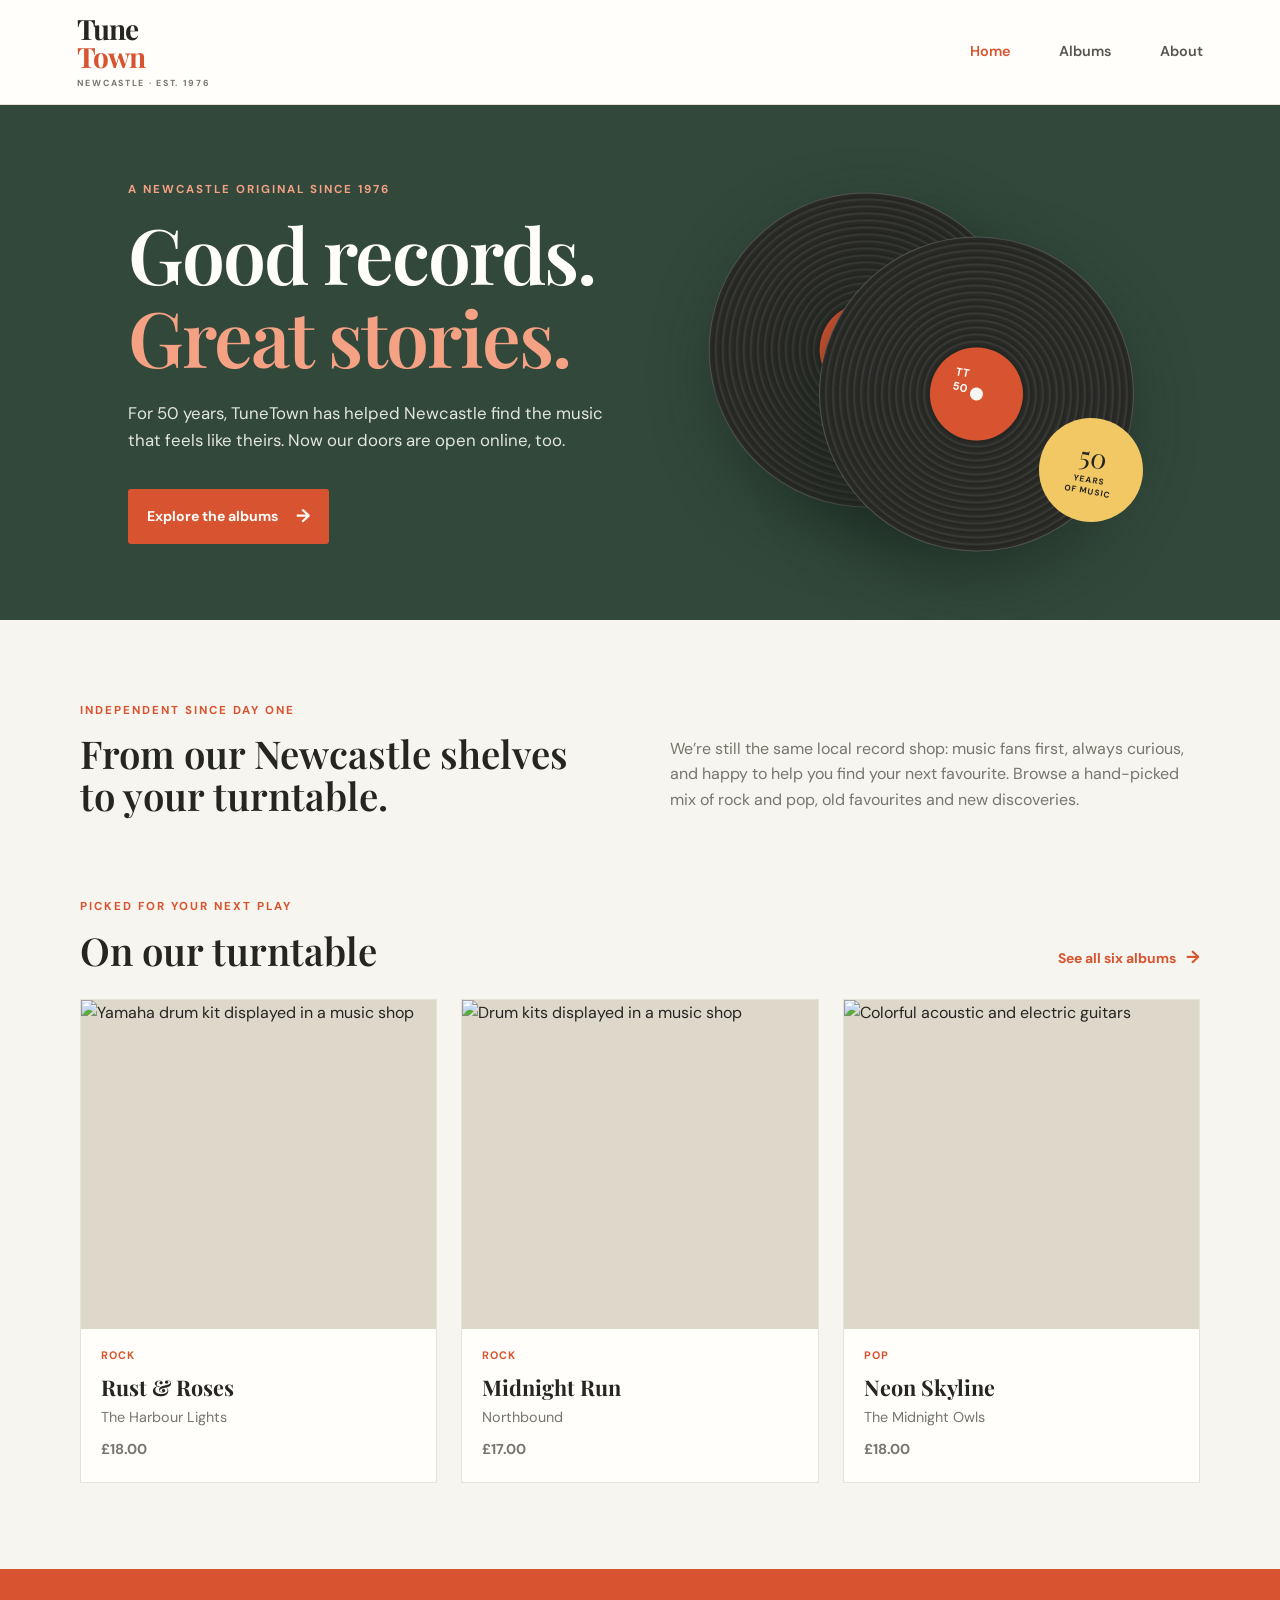
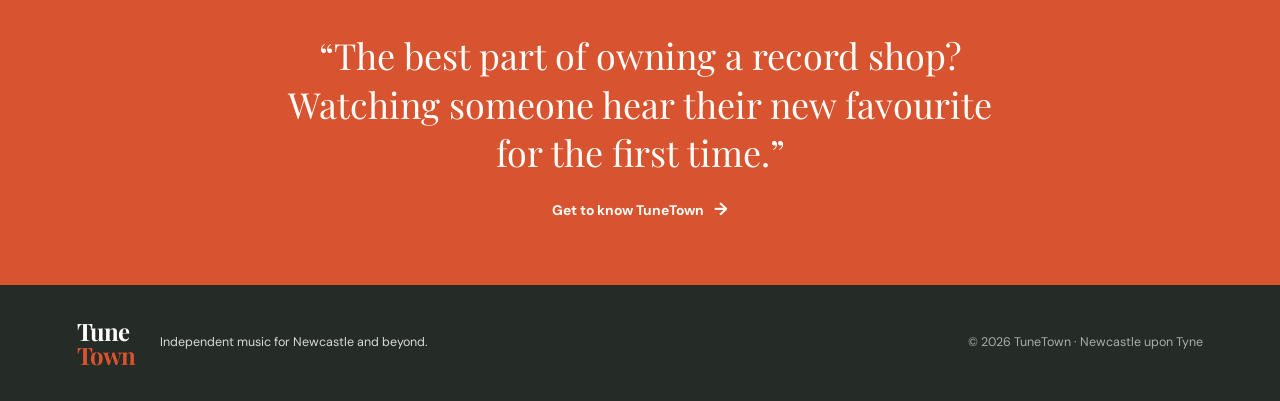
==== index.html @ 14e35cf9 "Add TuneTown website pages" ====
<!DOCTYPE html>
<html lang="en">
<head>
    <meta charset="UTF-8">
    <meta name="viewport" content="width=device-width, initial-scale=1.0">
    <meta name="description" content="Discover records, new releases and Newcastle music-store favourites at TuneTown, serving music lovers for 50 years.">
    <title>TuneTown | Newcastle records for every generation</title>
    <link rel="stylesheet" href="style.css">
</head>
<body>
    <header class="site-header">
        <a class="wordmark" href="home.html" aria-label="TuneTown home">Tune<span>Town</span><small>NEWCASTLE · EST. 1976</small></a>
        <nav class="site-nav" aria-label="Main navigation">
            <a class="active" href="home.html" aria-current="page">Home</a>
            <a href="albums.html">Albums</a>
            <a href="about.html">About</a>
        </nav>
    </header>

    <main>
        <section class="hero">
            <div class="hero-copy">
                <p class="eyebrow">A Newcastle original since 1976</p>
                <h1>Good records.<br><span>Great stories.</span></h1>
                <p>For 50 years, TuneTown has helped Newcastle find the music that feels like theirs. Now our doors are open online, too.</p>
                <a class="button" href="albums.html">Explore the albums <span aria-hidden="true">→</span></a>
            </div>
            <div class="hero-art" aria-label="A collection of records from the TuneTown shelves">
                <div class="record record-back"></div>
                <div class="record record-front"><span class="record-label">TT<br>50</span></div>
                <div class="hero-sticker">50<br><small>YEARS<br>OF MUSIC</small></div>
            </div>
        </section>

        <section class="welcome section-wrap">
            <div>
                <p class="eyebrow">Independent since day one</p>
                <h2>From our Newcastle shelves<br>to your turntable.</h2>
            </div>
            <p>We’re still the same local record shop: music fans first, always curious, and happy to help you find your next favourite. Browse a hand-picked mix of rock and pop, old favourites and new discoveries.</p>
        </section>

        <section class="featured section-wrap">
            <div class="section-heading">
                <div>
                    <p class="eyebrow">Picked for your next play</p>
                    <h2>On our turntable</h2>
                </div>
                <a class="text-link" href="albums.html">See all six albums <span aria-hidden="true">→</span></a>
            </div>
            <div class="album-grid featured-grid">
                <article class="album-card">
                    <img src="images/OIP.jpeg" alt="Yamaha drum kit displayed in a music shop">
                    <div class="album-info"><p class="genre-tag">Rock</p><h3>Rust &amp; Roses</h3><p>The Harbour Lights</p><p class="album-price">£18.00</p></div>
                </article>
                <article class="album-card">
                    <img src="images/OIP (1).jpeg" alt="Drum kits displayed in a music shop">
                    <div class="album-info"><p class="genre-tag">Rock</p><h3>Midnight Run</h3><p>Northbound</p><p class="album-price">£17.00</p></div>
                </article>
                <article class="album-card">
                    <img src="images/OIP (2).jpeg" alt="Colorful acoustic and electric guitars">
                    <div class="album-info"><p class="genre-tag">Pop</p><h3>Neon Skyline</h3><p>The Midnight Owls</p><p class="album-price">£18.00</p></div>
                </article>
            </div>
        </section>

        <section class="home-note">
            <p>“The best part of owning a record shop? Watching someone hear their new favourite for the first time.”</p>
            <a class="text-link" href="about.html">Get to know TuneTown <span aria-hidden="true">→</span></a>
        </section>
    </main>

    <footer class="site-footer">
        <a class="wordmark footer-wordmark" href="home.html">Tune<span>Town</span></a>
        <p>Independent music for Newcastle and beyond.</p>
        <p>© 2026 TuneTown · Newcastle upon Tyne</p>
    </footer>
</body>
</html>
---- style.css ----
@import url('https://fonts.googleapis.com/css2?family=DM+Sans:wght@400;500;600;700&family=Playfair+Display:wght@500;600;700&display=swap');

:root {
    color-scheme: light;
    --ink: #252522;
    --muted: #77756d;
    --paper: #f7f5ef;
    --white: #fffefa;
    --orange: #d8532f;
    --green: #32483b;
    --line: #e7e2d8;
    font-family: 'DM Sans', Arial, sans-serif;
    font-synthesis: none;
    text-rendering: optimizeLegibility;
}

* { box-sizing: border-box; }
html { scroll-behavior: smooth; }
body { margin: 0; color: var(--ink); background: var(--paper); line-height: 1.6; }
a { color: inherit; }
a:focus-visible { outline: 3px solid var(--orange); outline-offset: 4px; }

.site-header {
    min-height: 86px;
    padding: 15px max(6vw, 24px);
    display: flex;
    align-items: center;
    justify-content: space-between;
    gap: 24px;
    background: var(--white);
    border-bottom: 1px solid var(--line);
}

.wordmark {
    display: inline-flex;
    flex-direction: column;
    color: var(--ink);
    font-family: 'Playfair Display', Georgia, serif;
    font-size: 1.75rem;
    font-weight: 700;
    letter-spacing: -1.3px;
    line-height: 1;
    text-decoration: none;
}

.wordmark span { color: var(--orange); }
.wordmark small {
    margin-top: 6px;
    color: var(--muted);
    font: 700 .55rem 'DM Sans', Arial, sans-serif;
    letter-spacing: 1.7px;
}

.site-nav { display: flex; align-items: center; gap: clamp(18px, 4vw, 48px); }
.site-nav a {
    padding: 9px 0;
    color: #56554f;
    font-size: .9rem;
    font-weight: 600;
    text-decoration: none;
}
.site-nav a:hover, .site-nav a.active { color: var(--orange); }

.hero {
    min-height: 515px;
    padding: 72px max(10vw, 32px);
    display: grid;
    grid-template-columns: 1.1fr .9fr;
    align-items: center;
    gap: 60px;
    overflow: hidden;
    color: var(--white);
    background: var(--green);
}

.hero-copy { max-width: 570px; }
.eyebrow {
    margin: 0 0 13px;
    color: var(--orange);
    font-size: .72rem;
    font-weight: 700;
    letter-spacing: 2px;
    text-transform: uppercase;
}
.hero .eyebrow { color: #f4a184; }
h1, h2, h3, p { margin-top: 0; }
h1, h2 { font-family: 'Playfair Display', Georgia, serif; font-weight: 600; line-height: 1.08; }
.hero h1, .page-intro h1 { margin-bottom: 22px; font-size: clamp(3rem, 6vw, 5.4rem); letter-spacing: -2px; }
.hero h1 span, .page-intro h1 span { color: #f4a184; }
.hero-copy > p:not(.eyebrow), .page-intro > p:not(.eyebrow) { max-width: 510px; color: #e3e6df; font-size: 1.05rem; }
.button {
    display: inline-flex;
    align-items: center;
    gap: 18px;
    margin-top: 18px;
    padding: 13px 19px;
    color: var(--white);
    background: var(--orange);
    border-radius: 3px;
    font-size: .88rem;
    font-weight: 700;
    text-decoration: none;
}
.button:hover { background: #b94222; }
.button span { font-size: 1.15rem; }

.hero-art { position: relative; display: grid; min-height: 340px; place-items: center; }
.record {
    position: absolute;
    width: min(27vw, 315px);
    aspect-ratio: 1;
    border: 1px solid rgba(255,255,255,.14);
    border-radius: 50%;
    background: repeating-radial-gradient(circle, #292a27 0 2px, #383a35 3px 4px, #252622 5px 7px);
    box-shadow: 0 25px 60px #16251d88;
}
.record::before {
    position: absolute;
    inset: 35%;
    border-radius: 50%;
    background: var(--orange);
    content: '';
}
.record::after {
    position: absolute;
    inset: 48%;
    border-radius: 50%;
    background: var(--paper);
    content: '';
}
.record-back { transform: translate(-22%, -4%) rotate(-18deg); background-color: #5a392b; }
.record-front { transform: translate(13%, 10%) rotate(12deg); }
.record-label {
    position: absolute;
    z-index: 1;
    top: 42%;
    left: 42%;
    color: white;
    font-size: .7rem;
    font-weight: 700;
    line-height: 1.3;
    text-align: center;
}
.hero-sticker {
    position: absolute;
    right: 2%;
    bottom: 3%;
    width: 104px;
    height: 104px;
    display: grid;
    align-content: center;
    color: var(--ink);
    background: #f2c865;
    border-radius: 50%;
    font-family: 'Playfair Display', Georgia, serif;
    font-size: 1.7rem;
    line-height: 1;
    text-align: center;
    transform: rotate(10deg);
}
.hero-sticker small { margin-top: 5px; font: 700 .52rem 'DM Sans', Arial, sans-serif; letter-spacing: 1px; }

.section-wrap { width: min(1120px, 88%); margin: 0 auto; }
.welcome {
    padding-top: 82px;
    padding-bottom: 72px;
    display: grid;
    grid-template-columns: 1fr 1fr;
    align-items: end;
    gap: 60px;
}
.welcome h2, .section-heading h2, .story h2, .values-strip h2 {
    margin-bottom: 0;
    font-size: clamp(2rem, 3vw, 2.9rem);
}
.welcome > p { margin-bottom: 4px; color: var(--muted); }
.featured { padding: 10px 0 86px; }
.section-heading { margin-bottom: 28px; display: flex; align-items: end; justify-content: space-between; gap: 24px; }
.text-link { color: var(--orange); font-size: .87rem; font-weight: 700; text-decoration: none; }
.text-link:hover { text-decoration: underline; }
.text-link span { margin-left: 7px; font-size: 1.1rem; }
.album-grid { display: grid; grid-template-columns: repeat(3, minmax(0, 1fr)); gap: 24px; }
.album-card { overflow: hidden; background: var(--white); border: 1px solid var(--line); }
.album-card img { display: block; width: 100%; aspect-ratio: 1.08; object-fit: cover; background: #ddd8ca; }
.album-info { padding: 18px 20px 21px; }
.genre-tag { margin-bottom: 5px; color: var(--orange); font-size: .68rem; font-weight: 700; letter-spacing: 1px; text-transform: uppercase; }
.album-info h3 { margin-bottom: 2px; font-family: 'Playfair Display', Georgia, serif; font-size: 1.35rem; }
.album-info > p:not(.genre-tag) { margin-bottom: 0; color: var(--muted); font-size: .9rem; }
.album-info > .album-price { margin-top: 9px; color: var(--ink); font-weight: 700; }
.album-note { padding-top: 12px; border-top: 1px solid var(--line); margin-top: 14px; }
.home-note {
    padding: 62px 24px;
    color: var(--white);
    background: var(--orange);
    text-align: center;
}
.home-note > p { max-width: 720px; margin: 0 auto 18px; font-family: 'Playfair Display', Georgia, serif; font-size: clamp(1.5rem, 3vw, 2.25rem); line-height: 1.35; }
.home-note .text-link { color: var(--white); }

.page-intro { padding: 77px max(10vw, 32px) 62px; color: var(--white); background: var(--green); }
.page-intro h1 { font-size: clamp(2.8rem, 5.5vw, 4.7rem); }
.page-intro > p:not(.eyebrow) { max-width: 530px; }
.genre-jump { display: flex; gap: 12px; margin-top: 30px; }
.genre-jump a { padding: 9px 14px; color: var(--white); border: 1px solid #ffffff66; border-radius: 2px; font-size: .85rem; font-weight: 600; text-decoration: none; }
.genre-jump a:hover { background: #ffffff1c; }
.genre-jump span { margin-left: 13px; color: #f4a184; font-size: .7rem; }
.genre-section { padding-top: 60px; padding-bottom: 12px; scroll-margin-top: 20px; }
.genre-section + .genre-section { padding-top: 65px; padding-bottom: 75px; }
.genre-heading { margin-bottom: 23px; }
.album-count { margin-left: 10px; color: var(--muted); font: 600 .78rem 'DM Sans', Arial, sans-serif; letter-spacing: 0; white-space: nowrap; }

.about-intro { padding-bottom: 78px; }
.about-intro h1 span { color: #f4a184; }
.story { padding-top: 76px; padding-bottom: 85px; display: grid; grid-template-columns: .8fr 1.2fr; align-items: center; gap: 90px; }
.story-mark {
    width: min(100%, 340px);
    aspect-ratio: 1;
    display: flex;
    flex-direction: column;
    align-items: center;
    justify-content: center;
    color: var(--white);
    background: var(--orange);
    border-radius: 50%;
    outline: 1px solid #d8532f;
    outline-offset: 12px;
    transform: rotate(-8deg);
}
.story-mark span { font-family: 'Playfair Display', Georgia, serif; font-size: 5rem; font-weight: 700; line-height: 1; }
.story-mark strong { margin-top: 12px; font-size: 1.1rem; letter-spacing: 3px; }
.story-mark small { font-size: .62rem; font-weight: 700; letter-spacing: 2px; }
.story-copy h2 { margin-bottom: 22px; }
.story-copy > p:not(.eyebrow) { max-width: 600px; color: var(--muted); }
.values-strip { padding: 65px max(10vw, 32px); display: grid; grid-template-columns: 1fr 1fr; align-items: center; gap: 60px; background: #ebe6da; }
.values-strip > p { max-width: 500px; margin: 0; color: var(--muted); }

.site-footer { padding: 34px max(6vw, 24px); display: grid; grid-template-columns: auto 1fr auto; align-items: center; gap: 25px; color: #d7dbd4; background: #252c27; }
.footer-wordmark { color: var(--white); font-size: 1.5rem; }
.site-footer p { margin: 0; font-size: .78rem; }
.site-footer p:last-child { color: #a9afa8; text-align: right; }

@media (max-width: 760px) {
    .hero { min-height: 0; padding: 58px 8%; grid-template-columns: 1fr; gap: 14px; }
    .hero-art { min-height: 280px; }
    .record { width: min(60vw, 280px); }
    .hero-sticker { right: 9%; bottom: 0; width: 86px; height: 86px; font-size: 1.4rem; }
    .welcome { padding-top: 60px; padding-bottom: 45px; grid-template-columns: 1fr; gap: 18px; }
    .album-grid { grid-template-columns: repeat(2, minmax(0, 1fr)); gap: 16px; }
    .featured { padding-bottom: 60px; }
    .section-wrap { width: 88%; }
    .page-intro { padding: 58px 8% 48px; }
    .story { padding-top: 55px; padding-bottom: 65px; grid-template-columns: 1fr; gap: 48px; }
    .story-mark { width: min(66vw, 280px); justify-self: center; }
    .values-strip { padding: 50px 8%; grid-template-columns: 1fr; gap: 22px; }
    .site-footer { grid-template-columns: 1fr 1fr; gap: 17px; }
    .site-footer p:nth-child(2) { grid-column: 1 / -1; grid-row: 2; }
    .site-footer p:last-child { text-align: right; }
}

@media (max-width: 480px) {
    .site-header { min-height: 75px; padding: 13px 20px; }
    .wordmark { font-size: 1.5rem; }
    .wordmark small { font-size: .48rem; letter-spacing: 1.25px; }
    .site-nav { gap: 14px; }
    .site-nav a { font-size: .8rem; }
    .hero h1, .page-intro h1 { font-size: 2.8rem; }
    .album-grid { grid-template-columns: 1fr; }
    .album-card img { aspect-ratio: 1.15; }
    .section-heading { align-items: start; flex-direction: column; }
    .genre-section { padding-top: 45px; }
    .album-count { margin-left: 4px; font-size: .68rem; }
    .site-footer { grid-template-columns: 1fr; }
    .site-footer p:nth-child(2) { grid-column: auto; grid-row: auto; }
    .site-footer p:last-child { text-align: left; }
}
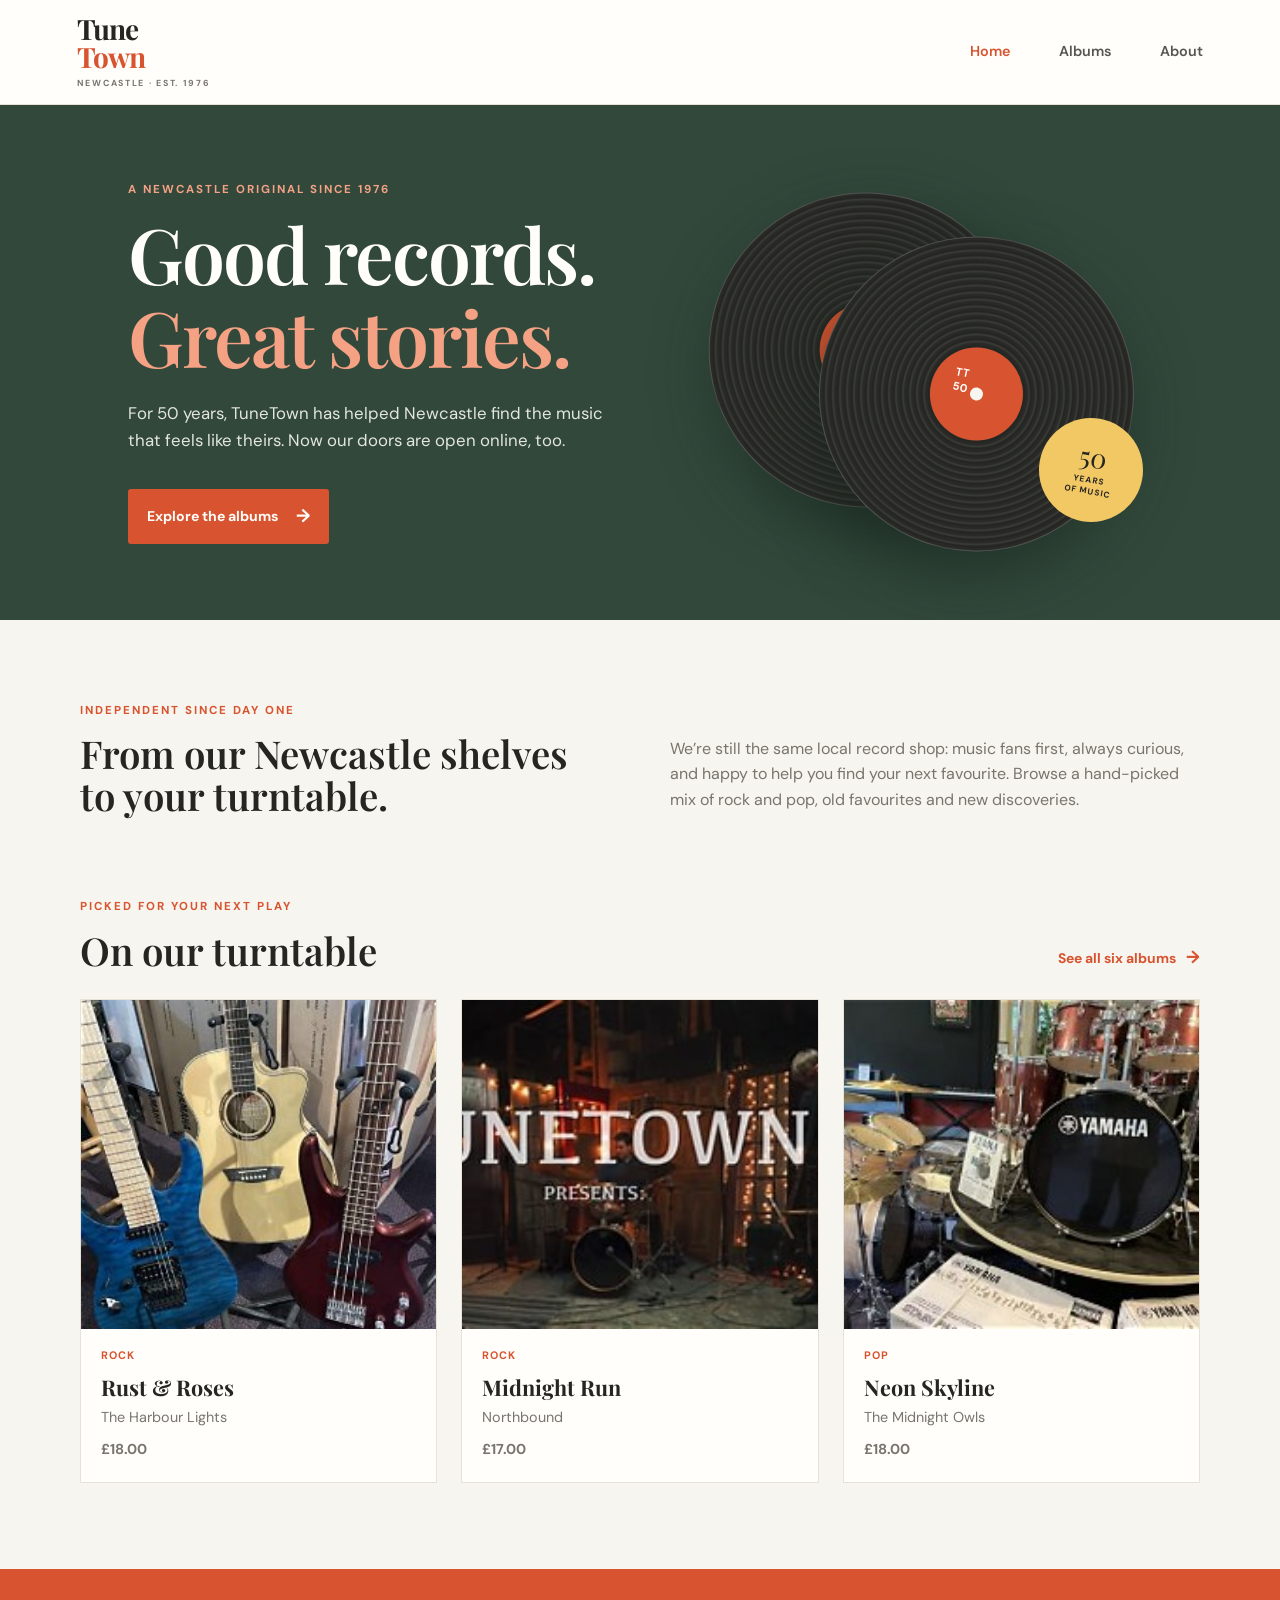
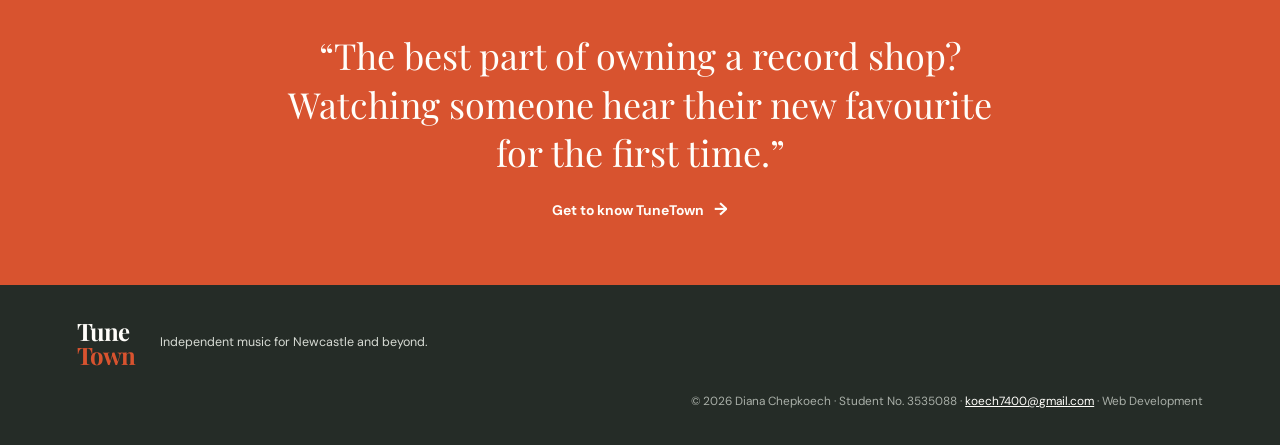
==== commit e15aa783: "Add student copyright details to site footers" ====
--- a/index.html
+++ b/index.html
@@ -73,7 +73,7 @@
     <footer class="site-footer">
         <a class="wordmark footer-wordmark" href="home.html">Tune<span>Town</span></a>
         <p>Independent music for Newcastle and beyond.</p>
-        <p>© 2026 TuneTown · Newcastle upon Tyne</p>
+        <p class="copyright">© 2026 Diana Chepkoech · Student No. 3535088 · <a href="mailto:koech7400@gmail.com">koech7400@gmail.com</a> · Web Development</p>
     </footer>
 </body>
 </html>
--- a/style.css
+++ b/style.css
@@ -238,6 +238,8 @@
 .footer-wordmark { color: var(--white); font-size: 1.5rem; }
 .site-footer p { margin: 0; font-size: .78rem; }
 .site-footer p:last-child { color: #a9afa8; text-align: right; }
+.site-footer .copyright { grid-column: 1 / -1; color: #a9afa8; font-size: .74rem; text-align: center; }
+.site-footer .copyright a { color: var(--white); }
 
 @media (max-width: 760px) {
     .hero { min-height: 0; padding: 58px 8%; grid-template-columns: 1fr; gap: 14px; }
